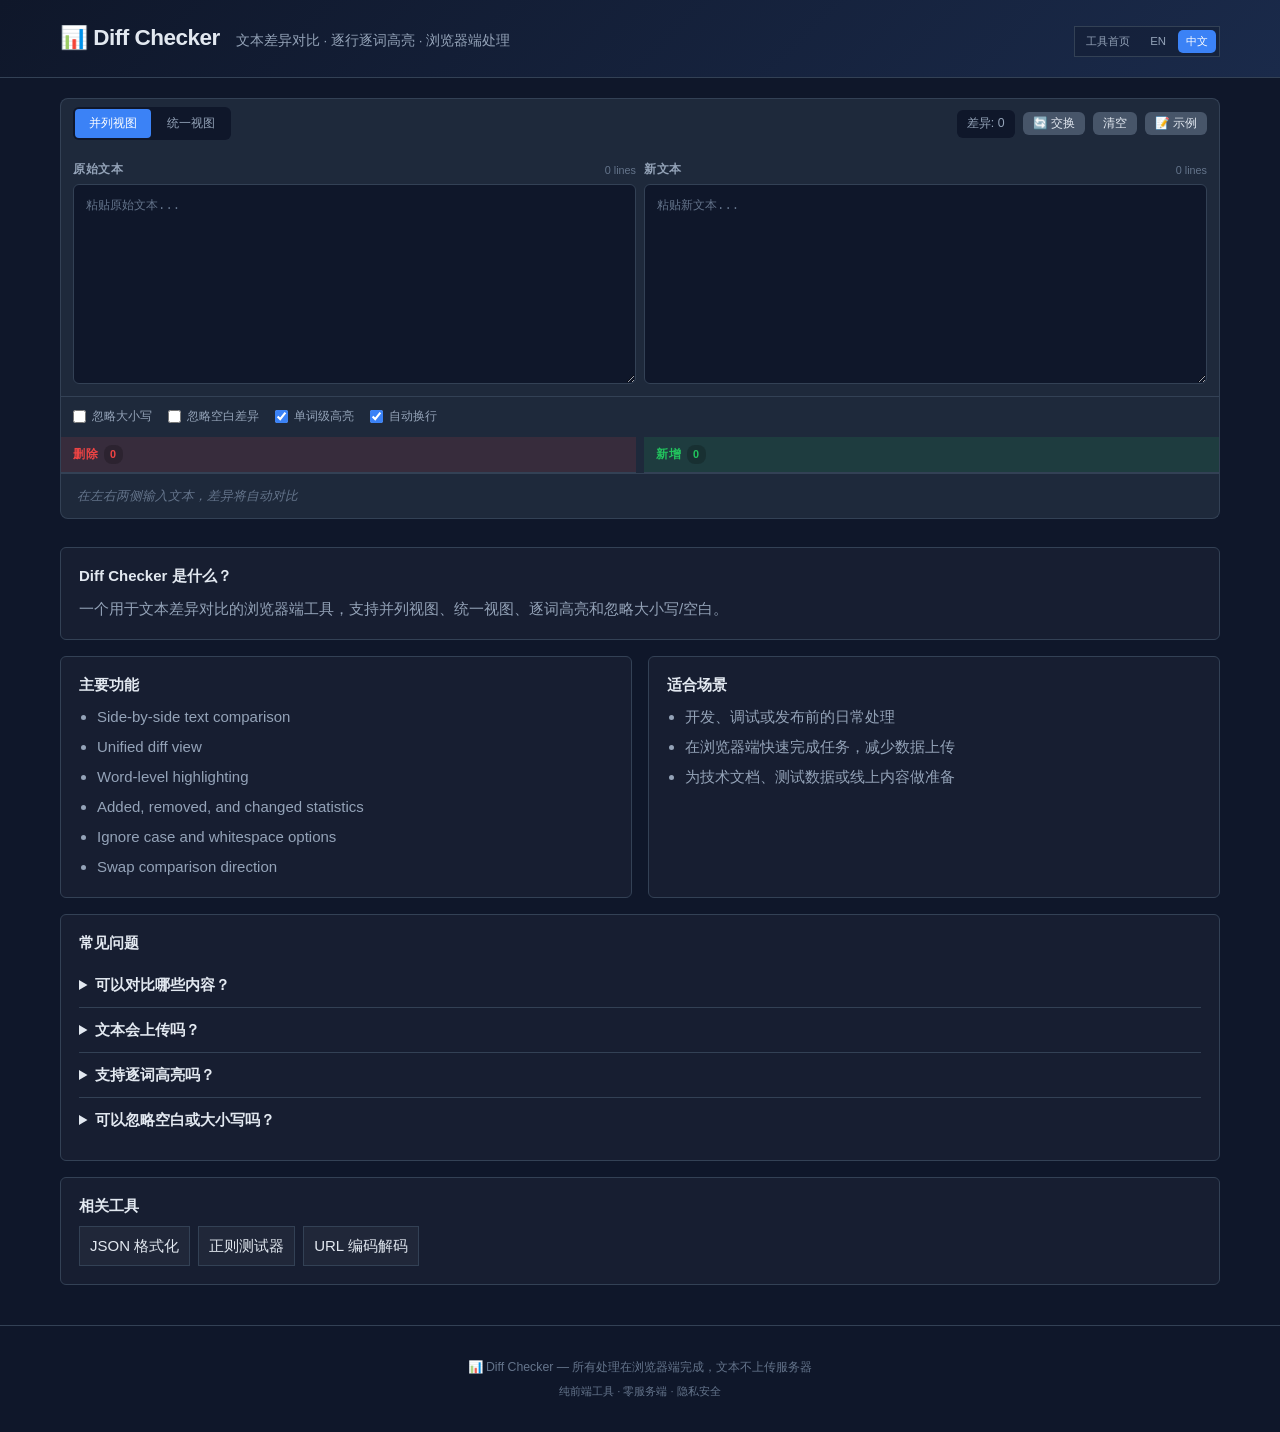
==== zh/index.html @ d5779a32 "Improve SEO metadata and internal links" ====
<!DOCTYPE html>
<html lang="zh-CN">
<head>
  <!-- Primary Meta -->
  <meta name="description" content="文本差异对比工具。并列视图、统一视图、单词级高亮、LCS差分算法。浏览器端处理，文本不上传。">
  <meta name="keywords" content="diff checker, text compare, text diff online, 文本对比工具, 差异对比, diff tool, compare text">
  <meta name="author" content="ToolkitBox">
  <meta name="robots" content="index, follow">
  <link rel="canonical" href="https://diff.toolkitbox.org/zh/">
  <link rel="alternate" hreflang="en" href="https://diff.toolkitbox.org/">
  <link rel="alternate" hreflang="zh-CN" href="https://diff.toolkitbox.org/zh/">
  <link rel="alternate" hreflang="x-default" href="https://diff.toolkitbox.org/">
<!-- Open Graph -->
  <meta property="og:type" content="website">
  <meta property="og:title" content="Diff Checker - 免费在线工具">
  <meta property="og:description" content="文本差异对比工具。并列视图、统一视图、单词级高亮、LCS差分算法。浏览器端处理，文本不上传。">
  <meta property="og:url" content="https://diff.toolkitbox.org/zh/">
<meta property="og:site_name" content="Diff Checker">
  <meta property="og:locale" content="zh_CN">

  <!-- Twitter Card -->
  <meta name="twitter:card" content="summary">
  <meta name="twitter:title" content="Diff Checker - 免费在线工具">
  <meta name="twitter:description" content="文本差异对比工具。并列视图、统一视图、单词级高亮、LCS差分算法。浏览器端处理，文本不上传。">
<meta charset="UTF-8">
  <meta name="viewport" content="width=device-width, initial-scale=1.0">
  <title>Diff Checker - 免费在线工具 | 浏览器端处理 · 隐私安全</title>
  <link rel="stylesheet" href="../css/style.css">
  <script type="application/ld+json">
{
  "@context": "https://schema.org",
  "@type": "SoftwareApplication",
  "name": "Diff Checker",
  "description": "文本差异对比工具。并列视图、统一视图、单词级高亮、LCS差分算法。浏览器端处理，文本不上传。",
  "url": "https://diff.toolkitbox.org/zh/",
  "inLanguage": "zh-CN",
  "applicationCategory": "DeveloperApplication",
  "operatingSystem": "All",
  "browserRequirements": "Requires JavaScript",
  "isAccessibleForFree": true,
  "offers": {
    "@type": "Offer",
    "price": "0",
    "priceCurrency": "USD"
  },
  "featureList": [
    "Side-by-side text comparison",
    "Unified diff view",
    "Word-level highlighting",
    "Added, removed, and changed statistics",
    "Ignore case and whitespace options",
    "Swap comparison direction"
  ],
  "publisher": {
    "@type": "Organization",
    "name": "ToolkitBox"
  }
}
  </script>
  <script type="application/ld+json">
{
  "@context": "https://schema.org",
  "@type": "FAQPage",
  "inLanguage": "zh-CN",
  "mainEntity": [
    {
      "@type": "Question",
      "name": "可以对比哪些内容？",
      "acceptedAnswer": {
        "@type": "Answer",
        "text": "可对比普通文本、代码片段、日志、配置文件等文本内容。"
      }
    },
    {
      "@type": "Question",
      "name": "文本会上传吗？",
      "acceptedAnswer": {
        "@type": "Answer",
        "text": "不会。差异对比在浏览器端完成。"
      }
    },
    {
      "@type": "Question",
      "name": "支持逐词高亮吗？",
      "acceptedAnswer": {
        "@type": "Answer",
        "text": "支持，除了逐行差异，也可以显示单词级别变化。"
      }
    },
    {
      "@type": "Question",
      "name": "可以忽略空白或大小写吗？",
      "acceptedAnswer": {
        "@type": "Answer",
        "text": "可以，页面提供忽略大小写和忽略空白差异选项。"
      }
    }
  ]
}
  </script>
</head>
<body>
  <header class="header">
    <div class="container">
      <div class="header-inner">
        <h1 class="logo">📊 Diff Checker</h1>
        <p class="tagline">文本差异对比 · 逐行逐词高亮 · 浏览器端处理</p>
        <nav class="language-switcher" aria-label="Language"><a class="home-link" href="https://toolkitbox.org/zh/">工具首页</a><a class="" href="../" lang="en">EN</a><a class="active" href="./" lang="zh-CN">中文</a></nav>
      </div>
    </div>
  </header>

  <main class="main container">
    <!-- View Mode Toggle -->
    <div class="view-controls">
      <div class="view-tabs" role="tablist">
        <button class="view-tab active" data-view="side" tabindex="0">并列视图</button>
        <button class="view-tab" data-view="unified" tabindex="-1">统一视图</button>
      </div>
      <div class="view-actions">
        <span id="diff-stats" class="diff-stats">差异: 0</span>
        <button class="btn btn-sm" onclick="swapInputs()">🔄 交换</button>
        <button class="btn btn-sm" onclick="clearAll()">清空</button>
        <button class="btn btn-sm" onclick="loadSamples()">📝 示例</button>
      </div>
    </div>

    <!-- Input Section -->
    <div class="input-section">
      <div class="input-panel">
        <div class="panel-header">
          <label for="text-left">原始文本</label>
          <span id="lines-left" class="line-badge">0 lines</span>
        </div>
        <textarea id="text-left" class="diff-editor" placeholder="粘贴原始文本..." spellcheck="false"></textarea>
      </div>
      <div class="input-panel">
        <div class="panel-header">
          <label for="text-right">新文本</label>
          <span id="lines-right" class="line-badge">0 lines</span>
        </div>
        <textarea id="text-right" class="diff-editor" placeholder="粘贴新文本..." spellcheck="false"></textarea>
      </div>
    </div>

    <!-- Diff Options -->
    <div class="options-bar">
      <label class="checkbox-label">
        <input type="checkbox" id="opt-ignore-case" onchange="runDiff()">
        忽略大小写
      </label>
      <label class="checkbox-label">
        <input type="checkbox" id="opt-ignore-whitespace" onchange="runDiff()">
        忽略空白差异
      </label>
      <label class="checkbox-label">
        <input type="checkbox" id="opt-word-diff" checked onchange="runDiff()">
        单词级高亮
      </label>
      <label class="checkbox-label">
        <input type="checkbox" id="opt-wrap" checked onchange="toggleWrap()">
        自动换行
      </label>
    </div>

    <!-- Diff Results: Side by Side -->
    <div id="diff-side" class="diff-output">
      <div class="diff-panel">
        <div class="diff-panel-header removed-header">删除 <span id="removed-count" class="diff-count">0</span></div>
        <div id="diff-left" class="diff-content"></div>
      </div>
      <div class="diff-panel">
        <div class="diff-panel-header added-header">新增 <span id="added-count" class="diff-count">0</span></div>
        <div id="diff-right" class="diff-content"></div>
      </div>
    </div>

    <!-- Diff Results: Unified -->
    <div id="diff-unified" class="diff-output" style="display:none">
      <div class="diff-panel unified">
        <div class="diff-panel-header">差异对比 <span id="unified-count" class="diff-count">0</span></div>
        <div id="diff-unified-content" class="diff-content"></div>
      </div>
    </div>

    <!-- Summary -->
    <div id="diff-summary" class="diff-summary">
      <span class="placeholder-text">在左右两侧输入文本，差异将自动对比</span>
    </div>
    <section class="seo-content" aria-label="工具说明和常见问题">
      <div class="seo-block">
        <h2>Diff Checker 是什么？</h2>
        <p>一个用于文本差异对比的浏览器端工具，支持并列视图、统一视图、逐词高亮和忽略大小写/空白。</p>
      </div>
      <div class="seo-grid">
        <div class="seo-block">
          <h2>主要功能</h2>
          <ul><li>Side-by-side text comparison</li><li>Unified diff view</li><li>Word-level highlighting</li><li>Added, removed, and changed statistics</li><li>Ignore case and whitespace options</li><li>Swap comparison direction</li></ul>
        </div>
        <div class="seo-block">
          <h2>适合场景</h2>
          <ul><li>开发、调试或发布前的日常处理</li><li>在浏览器端快速完成任务，减少数据上传</li><li>为技术文档、测试数据或线上内容做准备</li></ul>
        </div>
      </div>
      <div class="seo-block faq-list">
        <h2>常见问题</h2>
        <details><summary>可以对比哪些内容？</summary><p>可对比普通文本、代码片段、日志、配置文件等文本内容。</p></details>
        <details><summary>文本会上传吗？</summary><p>不会。差异对比在浏览器端完成。</p></details>
        <details><summary>支持逐词高亮吗？</summary><p>支持，除了逐行差异，也可以显示单词级别变化。</p></details>
        <details><summary>可以忽略空白或大小写吗？</summary><p>可以，页面提供忽略大小写和忽略空白差异选项。</p></details>
      </div>
      <div class="seo-block related-tools">
        <h2>相关工具</h2>
        <div class="related-links"><a href="https://json.toolkitbox.org/zh/">JSON 格式化</a><a href="https://regex.toolkitbox.org/zh/">正则测试器</a><a href="https://url.toolkitbox.org/zh/">URL 编码解码</a></div>
      </div>
    </section>
  </main>

  <footer class="footer">
    <div class="container">
      <p>📊 Diff Checker — 所有处理在浏览器端完成，文本不上传服务器</p>
      <p class="footer-small">纯前端工具 · 零服务端 · 隐私安全</p>
    </div>
  </footer>

  <script src="../js/diff.js"></script>
  <script src="../js/app.js"></script>
</body>
</html>
---- css/style.css ----
/* === Reset & Base === */
*, *::before, *::after { box-sizing: border-box; margin: 0; padding: 0; }

:root {
  --bg: #0f172a;
  --bg-card: #1e293b;
  --bg-input: #0f172a;
  --border: #334155;
  --border-focus: #3b82f6;
  --text: #e2e8f0;
  --text-muted: #94a3b8;
  --text-dim: #64748b;
  --primary: #3b82f6;
  --secondary: #475569;
  --secondary-hover: #64748b;
  --success: #22c55e;
  --error: #ef4444;
  --warning: #f59e0b;
  --diff-added: rgba(34,197,94,0.12);
  --diff-added-border: #22c55e;
  --diff-removed: rgba(239,68,68,0.12);
  --diff-removed-border: #ef4444;
  --diff-changed: rgba(251,191,36,0.12);
  --diff-changed-border: #f59e0b;
  --diff-word-add: rgba(34,197,94,0.35);
  --diff-word-remove: rgba(239,68,68,0.35);
  --radius: 8px;
  --radius-sm: 6px;
  --font-mono: 'SF Mono', 'Fira Code', 'Cascadia Code', 'JetBrains Mono', monospace;
  --font-ui: -apple-system, BlinkMacSystemFont, 'Segoe UI', Roboto, sans-serif;
}

html { font-size: 15px; }
body {
  font-family: var(--font-ui);
  background: var(--bg);
  color: var(--text);
  min-height: 100vh;
  line-height: 1.6;
}

.container { max-width: 1200px; margin: 0 auto; padding: 0 20px; }

/* === Header === */
.header {
  border-bottom: 1px solid var(--border);
  padding: 20px 0;
  background: linear-gradient(135deg, #0f172a 0%, #1a2a4a 100%);
}
.header-inner { display: flex; align-items: baseline; gap: 16px; flex-wrap: wrap; }
.logo { font-size: 1.5rem; font-weight: 700; color: var(--text); letter-spacing: -0.5px; }
.tagline { color: var(--text-muted); font-size: 0.9rem; }

/* === View Controls === */
.view-controls {
  display: flex; justify-content: space-between; align-items: center;
  margin-top: 20px; padding: 8px 12px;
  background: var(--bg-card); border-radius: var(--radius) var(--radius) 0 0;
  border: 1px solid var(--border); border-bottom: none;
  flex-wrap: wrap; gap: 8px;
}

.view-tabs { display: flex; gap: 2px; background: var(--bg-input); border-radius: var(--radius-sm); padding: 2px; }
.view-tab {
  padding: 6px 14px; border: none; background: transparent; color: var(--text-muted);
  font-size: 0.82rem; font-family: var(--font-ui); cursor: pointer; border-radius: 4px;
  transition: all 0.15s;
}
.view-tab:hover { color: var(--text); }
.view-tab.active { color: #fff; background: var(--primary); }

.view-actions { display: flex; align-items: center; gap: 8px; flex-wrap: wrap; }

.diff-stats {
  font-size: 0.82rem; color: var(--text-muted); padding: 4px 10px;
  background: var(--bg-input); border-radius: var(--radius-sm);
}

/* === Input Section === */
.input-section {
  display: flex; gap: 8px; padding: 12px;
  background: var(--bg-card); border: 1px solid var(--border);
  border-top: none;
}
@media (max-width: 700px) {
  .input-section { flex-direction: column; }
}

.input-panel { flex: 1; min-width: 0; display: flex; flex-direction: column; gap: 4px; }
.panel-header {
  display: flex; justify-content: space-between; align-items: center;
}
.panel-header label { font-size: 0.82rem; font-weight: 600; color: var(--text-muted); text-transform: uppercase; letter-spacing: 0.5px; }
.line-badge { font-size: 0.72rem; color: var(--text-dim); }

.diff-editor {
  width: 100%; min-height: 200px; padding: 12px;
  background: var(--bg-input); color: var(--text);
  border: 1px solid var(--border); border-radius: var(--radius-sm);
  font-family: var(--font-mono); font-size: 0.82rem; line-height: 1.6;
  resize: vertical; tab-size: 4;
  transition: border-color 0.15s;
}
.diff-editor:focus { outline: none; border-color: var(--border-focus); box-shadow: 0 0 0 2px rgba(59,130,246,0.15); }
.diff-editor::placeholder { color: var(--text-dim); }

/* === Options Bar === */
.options-bar {
  display: flex; gap: 16px; padding: 10px 12px; flex-wrap: wrap;
  background: var(--bg-card); border: 1px solid var(--border); border-top: none;
  border-bottom: none;
}

.checkbox-label {
  display: flex; align-items: center; gap: 6px;
  font-size: 0.82rem; color: var(--text-muted); cursor: pointer;
}
.checkbox-label input { accent-color: var(--primary); }

/* === Diff Output === */
.diff-output {
  display: flex; gap: 8px; padding: 0;
  background: var(--bg-card); border: 1px solid var(--border); border-top: none;
}
.diff-panel { flex: 1; min-width: 0; display: flex; flex-direction: column; }
.diff-panel.unified { flex: none; width: 100%; }

.diff-panel-header {
  padding: 8px 12px; font-size: 0.78rem; font-weight: 600;
  text-transform: uppercase; letter-spacing: 0.5px;
  border-bottom: 1px solid var(--border);
  display: flex; align-items: center; gap: 6px;
}
.removed-header { background: var(--diff-removed); color: var(--error); }
.added-header { background: var(--diff-added); color: var(--success); }

.diff-count {
  font-size: 0.72rem; padding: 1px 6px; border-radius: 8px;
  background: rgba(0,0,0,0.2);
}

.diff-content {
  padding: 0; overflow-x: auto; max-height: 600px; overflow-y: auto;
  font-family: var(--font-mono); font-size: 0.8rem; line-height: 1.5;
}

/* === Diff Lines === */
.diff-line {
  display: flex; min-height: 24px; padding: 0 8px; border-bottom: 1px solid rgba(255,255,255,0.04);
}
.diff-line-num {
  width: 40px; min-width: 40px; padding-right: 8px; text-align: right;
  color: var(--text-dim); font-size: 0.72rem; user-select: none;
  padding-top: 2px;
}
.diff-line-content {
  flex: 1; white-space: pre-wrap; word-break: break-all; padding: 2px 0;
}

.line-unchanged { background: transparent; }
.line-added { background: var(--diff-added); }
.line-removed { background: var(--diff-removed); }
.line-changed-left { background: var(--diff-removed); }
.line-changed-right { background: var(--diff-added); }
.line-context { background: rgba(59,130,246,0.05); color: var(--text-dim); font-style: italic; }

/* === Word-level diff === */
.word-added { background: var(--diff-word-add); border-radius: 2px; padding: 0 1px; }
.word-removed { background: var(--diff-word-remove); border-radius: 2px; padding: 0 1px; }

/* === Unified View === */
.unified .diff-line { padding: 0 8px; }
.unified .diff-line-num { flex: none; }
.unified .line-added .diff-line-num { color: var(--success); }
.unified .line-removed .diff-line-num { color: var(--error); }
.unified .line-changed-left .diff-line-num,
.unified .line-changed-right .diff-line-num { color: var(--warning); }

/* === Summary === */
.diff-summary {
  padding: 12px 16px;
  background: var(--bg-card); border: 1px solid var(--border); border-top: none;
  border-radius: 0 0 var(--radius) var(--radius);
  font-size: 0.85rem; color: var(--text-muted);
  margin-top: 0;
}

/* === Buttons === */
.btn {
  display: inline-flex; align-items: center; gap: 6px;
  padding: 6px 12px; border: none; border-radius: var(--radius-sm);
  font-size: 0.8rem; font-family: var(--font-ui); font-weight: 500;
  cursor: pointer; transition: all 0.15s; white-space: nowrap;
}
.btn-sm { padding: 4px 10px; font-size: 0.78rem; background: var(--secondary); color: #e2e8f0; }
.btn-sm:hover { background: var(--secondary-hover); }

.placeholder-text { color: var(--text-dim); font-style: italic; }

/* === Toast === */
.toast {
  position: fixed; bottom: 24px; left: 50%; transform: translateX(-50%);
  padding: 10px 24px; border-radius: var(--radius); background: var(--bg-card);
  border: 1px solid var(--border); color: var(--text); font-size: 0.85rem;
  box-shadow: 0 4px 20px rgba(0,0,0,0.3); z-index: 100;
  animation: toastIn 0.3s ease;
}
@keyframes toastIn {
  from { opacity: 0; transform: translateX(-50%) translateY(10px); }
  to { opacity: 1; transform: translateX(-50%) translateY(0); }
}

/* === Footer === */
.footer {
  text-align: center; padding: 32px 0; margin-top: 40px;
  border-top: 1px solid var(--border); color: var(--text-dim); font-size: 0.82rem;
}
.footer-small { margin-top: 4px; font-size: 0.75rem; }
/* === SEO / GEO Content === */
.language-switcher { margin-left: auto; display: inline-flex; gap: 4px; padding: 3px; border: 1px solid var(--border); border-radius: var(--radius-xs); background: rgba(15,23,42,0.35); }
.language-switcher a { color: var(--text-muted); text-decoration: none; font-size: 0.76rem; line-height: 1; padding: 6px 8px; border-radius: 5px; }
.language-switcher a:hover, .language-switcher a.active { color: #fff; background: var(--primary); }
.seo-content { margin-top: 28px; display: flex; flex-direction: column; gap: 16px; color: var(--text-muted); }
.seo-grid { display: grid; grid-template-columns: repeat(2, minmax(0, 1fr)); gap: 16px; }
.seo-block { background: rgba(255,255,255,0.03); border: 1px solid var(--border); border-radius: var(--radius-sm); padding: 18px; }
.seo-block h2 { color: var(--text); font-size: 1rem; line-height: 1.35; margin: 0 0 10px; letter-spacing: 0; }
.seo-block p { margin: 0; }
.seo-block ul { margin: 0; padding-left: 18px; }
.seo-block li + li { margin-top: 6px; }
.faq-list details { border-top: 1px solid var(--border); padding: 10px 0; }
.faq-list details:first-of-type { border-top: 0; }
.faq-list summary { color: var(--text); cursor: pointer; font-weight: 600; }
.faq-list details p { margin-top: 8px; }
@media (max-width: 720px) { .language-switcher { margin-left: 0; } .seo-grid { grid-template-columns: 1fr; } }
.related-links { display: flex; flex-wrap: wrap; gap: 8px; margin-top: 10px; }
.related-links a { color: var(--text); text-decoration: none; border: 1px solid var(--border); border-radius: var(--radius-xs); padding: 7px 10px; background: rgba(255,255,255,0.04); }
.related-links a:hover { border-color: var(--primary); color: #fff; }
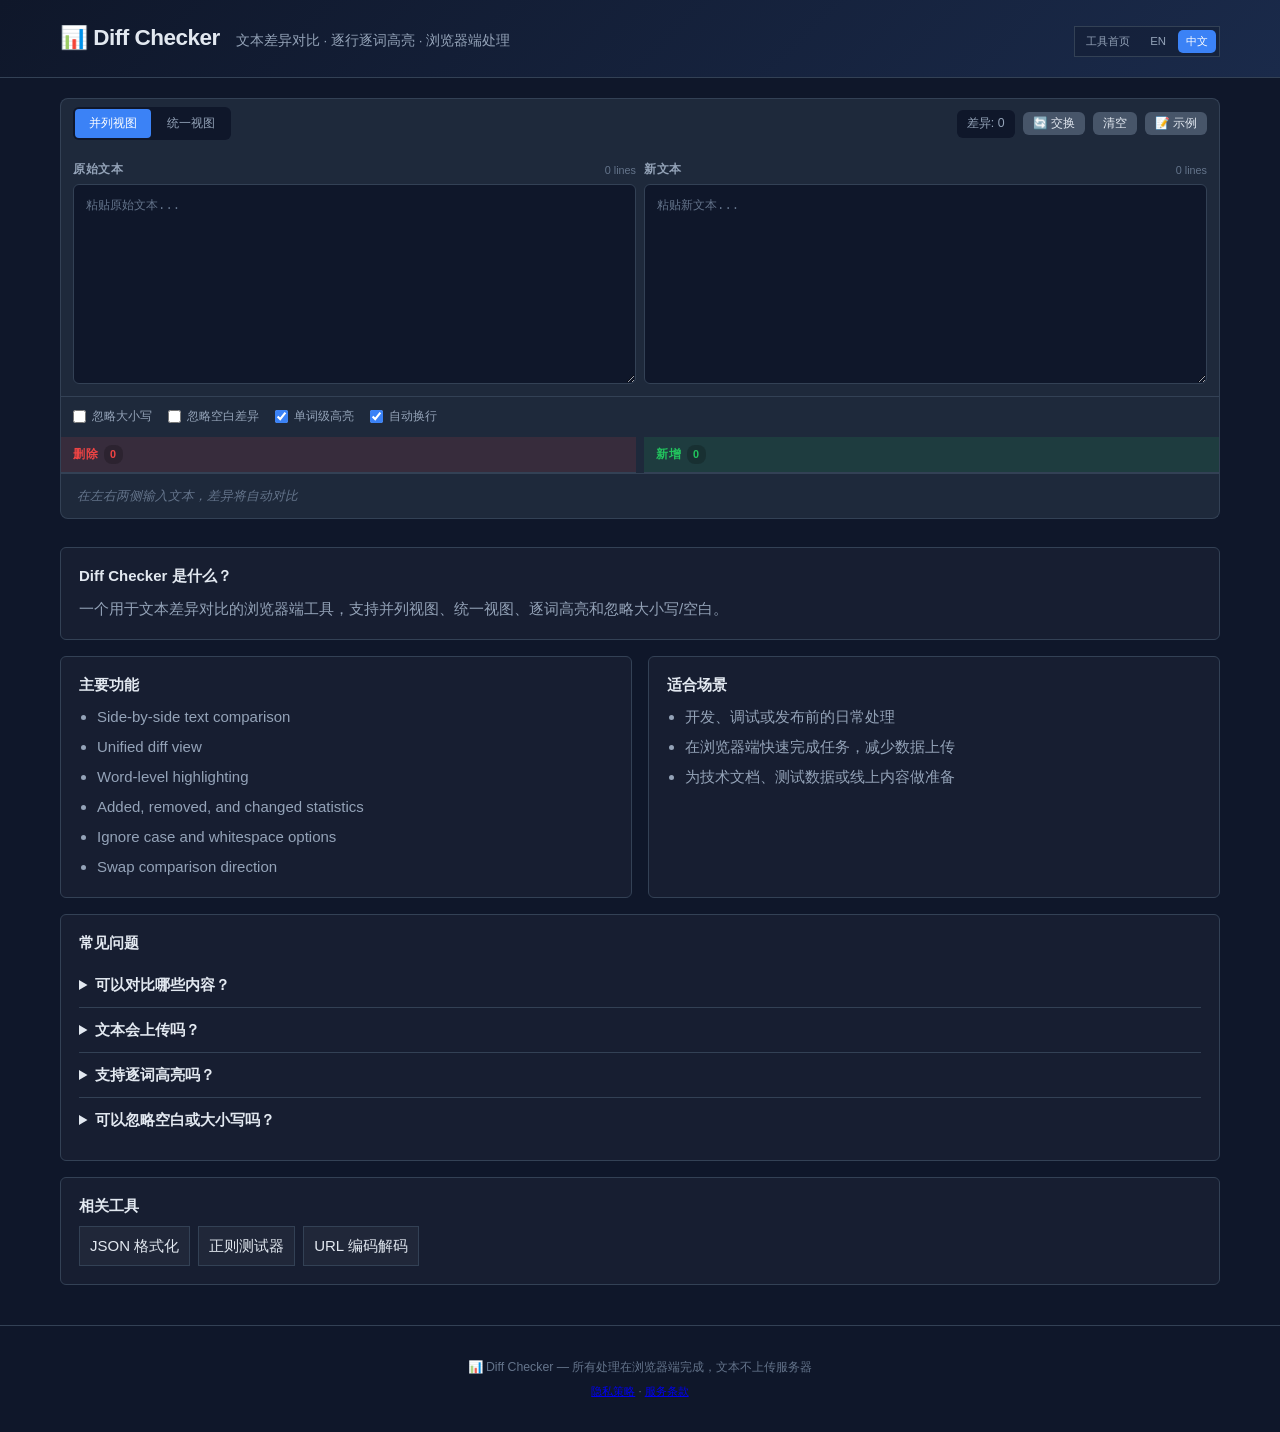
==== commit 84d8d5af: "Add ads.txt and policy footer links" ====
--- a/zh/index.html
+++ b/zh/index.html
@@ -98,6 +98,8 @@
   ]
 }
   </script>
+  <script async src="https://pagead2.googlesyndication.com/pagead/js/adsbygoogle.js?client=ca-pub-5333037258750046"
+     crossorigin="anonymous"></script>
 </head>
 <body>
   <header class="header">
@@ -219,7 +221,7 @@
   <footer class="footer">
     <div class="container">
       <p>📊 Diff Checker — 所有处理在浏览器端完成，文本不上传服务器</p>
-      <p class="footer-small">纯前端工具 · 零服务端 · 隐私安全</p>
+      <p class="footer-small"><a href="https://toolkitbox.org/zh/privacy/">隐私策略</a> · <a href="https://toolkitbox.org/zh/terms/">服务条款</a></p>
     </div>
   </footer>
 
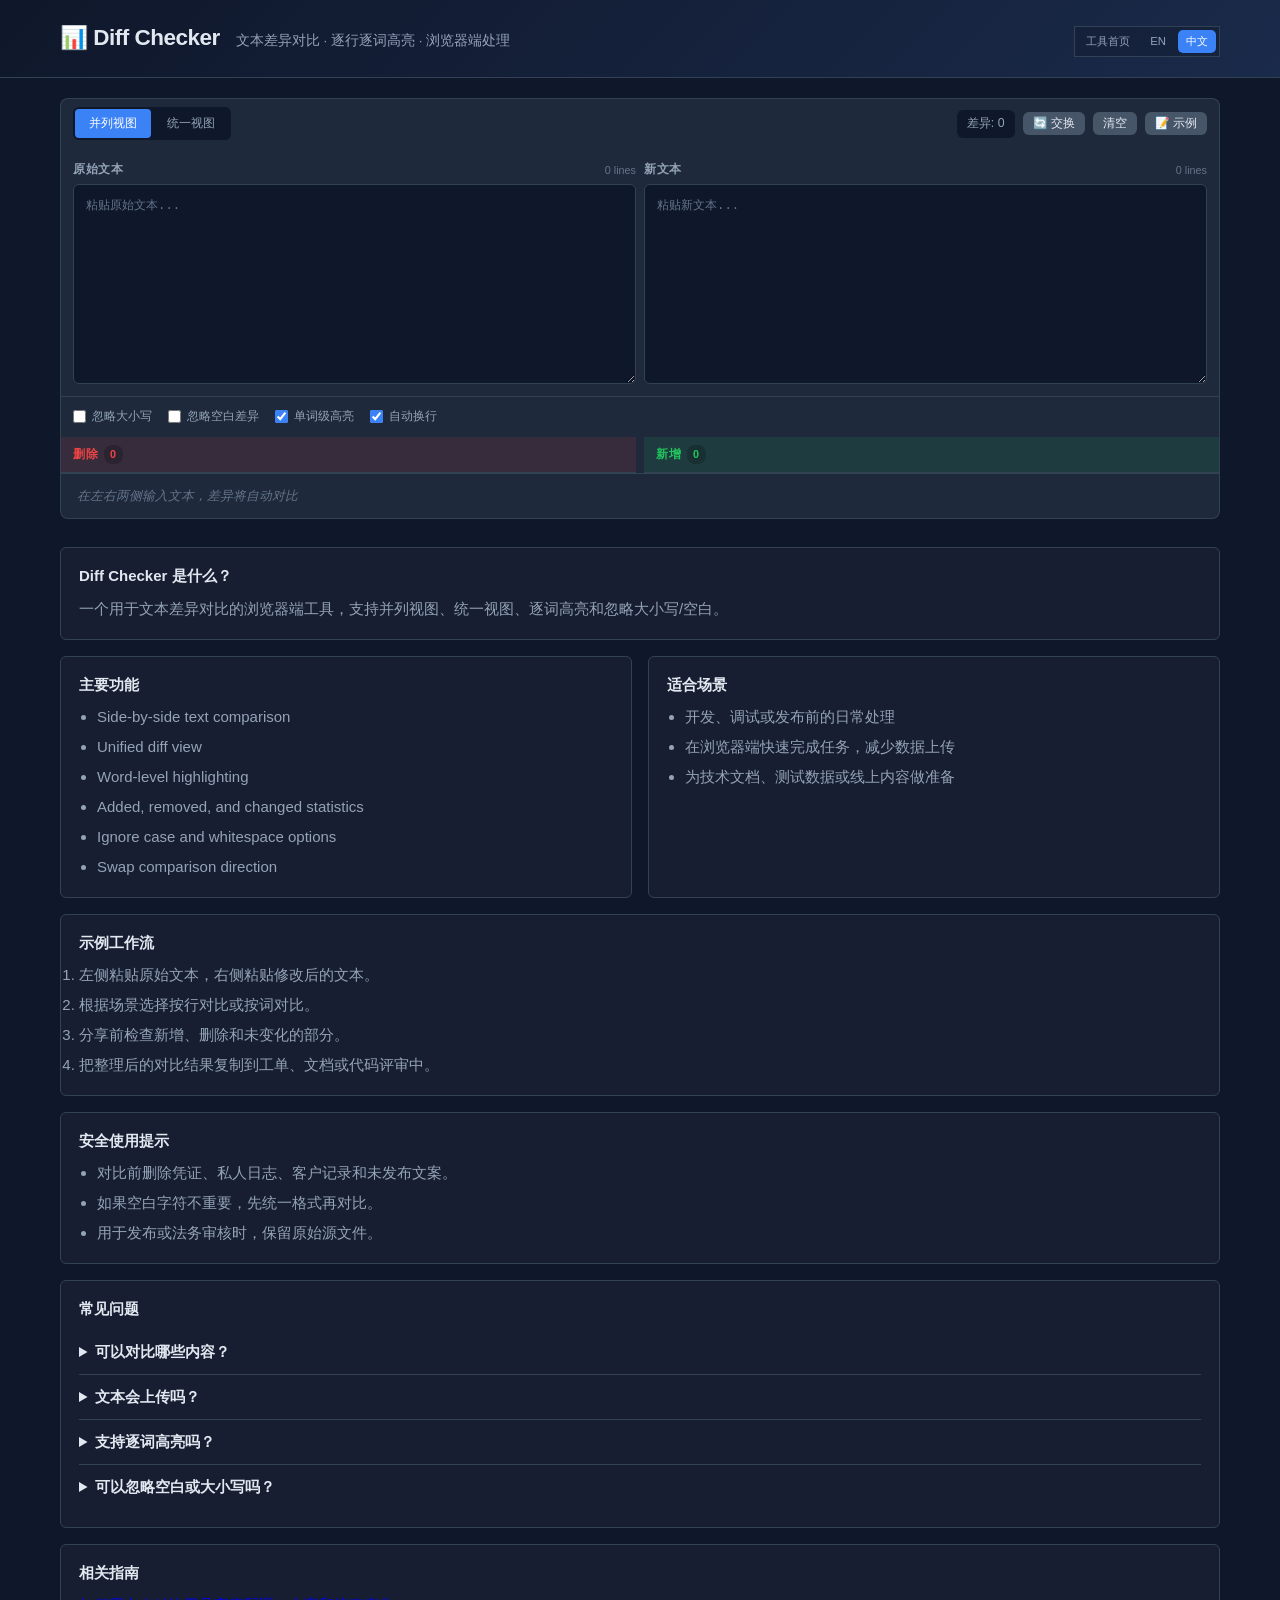
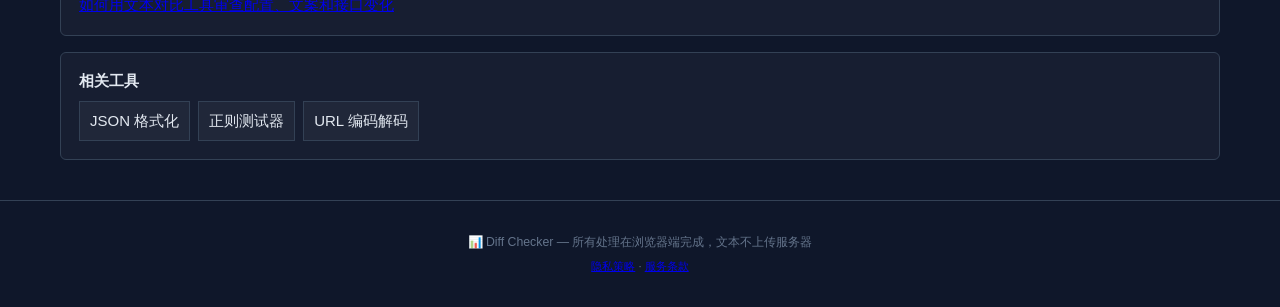
==== commit 26cb3e0b: "Improve tool SEO, social previews, and mobile layout" ====
--- a/zh/index.html
+++ b/zh/index.html
@@ -15,11 +15,16 @@
   <meta property="og:title" content="Diff Checker - 免费在线工具">
   <meta property="og:description" content="文本差异对比工具。并列视图、统一视图、单词级高亮、LCS差分算法。浏览器端处理，文本不上传。">
   <meta property="og:url" content="https://diff.toolkitbox.org/zh/">
+  <meta property="og:image" content="https://diff.toolkitbox.org/og.png">
+  <meta property="og:image:width" content="1200">
+  <meta property="og:image:height" content="630">
+  <meta property="og:image:alt" content="Diff Checker - 免费在线工具">
 <meta property="og:site_name" content="Diff Checker">
   <meta property="og:locale" content="zh_CN">
 
   <!-- Twitter Card -->
-  <meta name="twitter:card" content="summary">
+  <meta name="twitter:card" content="summary_large_image">
+  <meta name="twitter:image" content="https://diff.toolkitbox.org/og.png">
   <meta name="twitter:title" content="Diff Checker - 免费在线工具">
   <meta name="twitter:description" content="文本差异对比工具。并列视图、统一视图、单词级高亮、LCS差分算法。浏览器端处理，文本不上传。">
 <meta charset="UTF-8">
@@ -98,6 +103,27 @@
   ]
 }
   </script>
+  <script type="application/ld+json">
+{
+  "@context": "https://schema.org",
+  "@type": "BreadcrumbList",
+  "inLanguage": "zh-CN",
+  "itemListElement": [
+    {
+      "@type": "ListItem",
+      "position": 1,
+      "name": "ToolkitBox",
+      "item": "https://toolkitbox.org/zh/"
+    },
+    {
+      "@type": "ListItem",
+      "position": 2,
+      "name": "Diff Checker",
+      "item": "https://diff.toolkitbox.org/zh/"
+    }
+  ]
+}
+  </script>
   <script async src="https://pagead2.googlesyndication.com/pagead/js/adsbygoogle.js?client=ca-pub-5333037258750046"
      crossorigin="anonymous"></script>
 </head>
@@ -204,6 +230,25 @@
           <ul><li>开发、调试或发布前的日常处理</li><li>在浏览器端快速完成任务，减少数据上传</li><li>为技术文档、测试数据或线上内容做准备</li></ul>
         </div>
       </div>
+      <div class="seo-block example-workflow">
+        <h2>示例工作流</h2>
+        <ol>
+          <li>左侧粘贴原始文本，右侧粘贴修改后的文本。</li>
+          <li>根据场景选择按行对比或按词对比。</li>
+          <li>分享前检查新增、删除和未变化的部分。</li>
+          <li>把整理后的对比结果复制到工单、文档或代码评审中。</li>
+        </ol>
+      </div>
+
+      <div class="seo-block safe-use">
+        <h2>安全使用提示</h2>
+        <ul>
+          <li>对比前删除凭证、私人日志、客户记录和未发布文案。</li>
+          <li>如果空白字符不重要，先统一格式再对比。</li>
+          <li>用于发布或法务审核时，保留原始源文件。</li>
+        </ul>
+      </div>
+
       <div class="seo-block faq-list">
         <h2>常见问题</h2>
         <details><summary>可以对比哪些内容？</summary><p>可对比普通文本、代码片段、日志、配置文件等文本内容。</p></details>
@@ -211,6 +256,10 @@
         <details><summary>支持逐词高亮吗？</summary><p>支持，除了逐行差异，也可以显示单词级别变化。</p></details>
         <details><summary>可以忽略空白或大小写吗？</summary><p>可以，页面提供忽略大小写和忽略空白差异选项。</p></details>
       </div>
+      <div class="seo-block related-guides">
+        <h2>相关指南</h2>
+        <p><a href="https://toolkitbox.org/zh/guides/text-diff-workflow/">如何用文本对比工具审查配置、文案和接口变化</a></p>
+      </div>
       <div class="seo-block related-tools">
         <h2>相关工具</h2>
         <div class="related-links"><a href="https://json.toolkitbox.org/zh/">JSON 格式化</a><a href="https://regex.toolkitbox.org/zh/">正则测试器</a><a href="https://url.toolkitbox.org/zh/">URL 编码解码</a></div>
--- a/css/style.css
+++ b/css/style.css
@@ -235,3 +235,30 @@
 .related-links { display: flex; flex-wrap: wrap; gap: 8px; margin-top: 10px; }
 .related-links a { color: var(--text); text-decoration: none; border: 1px solid var(--border); border-radius: var(--radius-xs); padding: 7px 10px; background: rgba(255,255,255,0.04); }
 .related-links a:hover { border-color: var(--primary); color: #fff; }
+
+
+/* === Mobile ad-safety and overflow guard === */
+html, body { max-width: 100%; overflow-x: hidden; }
+.container, .card, .tool-layout, .result-area, .seo-content { min-width: 0; }
+.tabs, .section-tabs { max-width: 100%; overflow-x: auto; -webkit-overflow-scrolling: touch; scrollbar-width: thin; }
+.tab, .section-tab { flex: 0 0 auto; }
+.code-editor, textarea, input, select { max-width: 100%; }
+.editor-header, .editor-actions, .controls, .control-group, .input-row, .action-bar { min-width: 0; }
+@media (max-width: 560px) {
+  .container { width: 100%; padding-left: 12px; padding-right: 12px; }
+  .header { padding: 16px 0; }
+  .header-inner { align-items: flex-start; gap: 8px; }
+  .logo { font-size: 1.28rem; }
+  .tagline { width: 100%; overflow-wrap: anywhere; }
+  .tabs { margin-left: -12px; margin-right: -12px; padding-left: 12px; padding-right: 12px; border-radius: 0; }
+  .tool-layout, .card { border-radius: var(--radius-sm); }
+  .tool-layout, .input-section, .result-section, .upload-section, .result-area { padding: 14px; }
+  .editor-header, .controls, .input-row, .action-bar { flex-wrap: wrap; }
+  .editor-actions { width: 100%; flex-wrap: wrap; justify-content: flex-start; }
+  .editor-actions .btn-sm { flex: 1 1 auto; justify-content: center; }
+  .btn { justify-content: center; }
+  .domain-input { min-width: 0; width: 100%; }
+  .input-row .btn, .action-bar .btn { flex: 1 1 auto; }
+  .code-editor { min-height: 220px; }
+  .toast { width: calc(100vw - 32px); text-align: center; }
+}
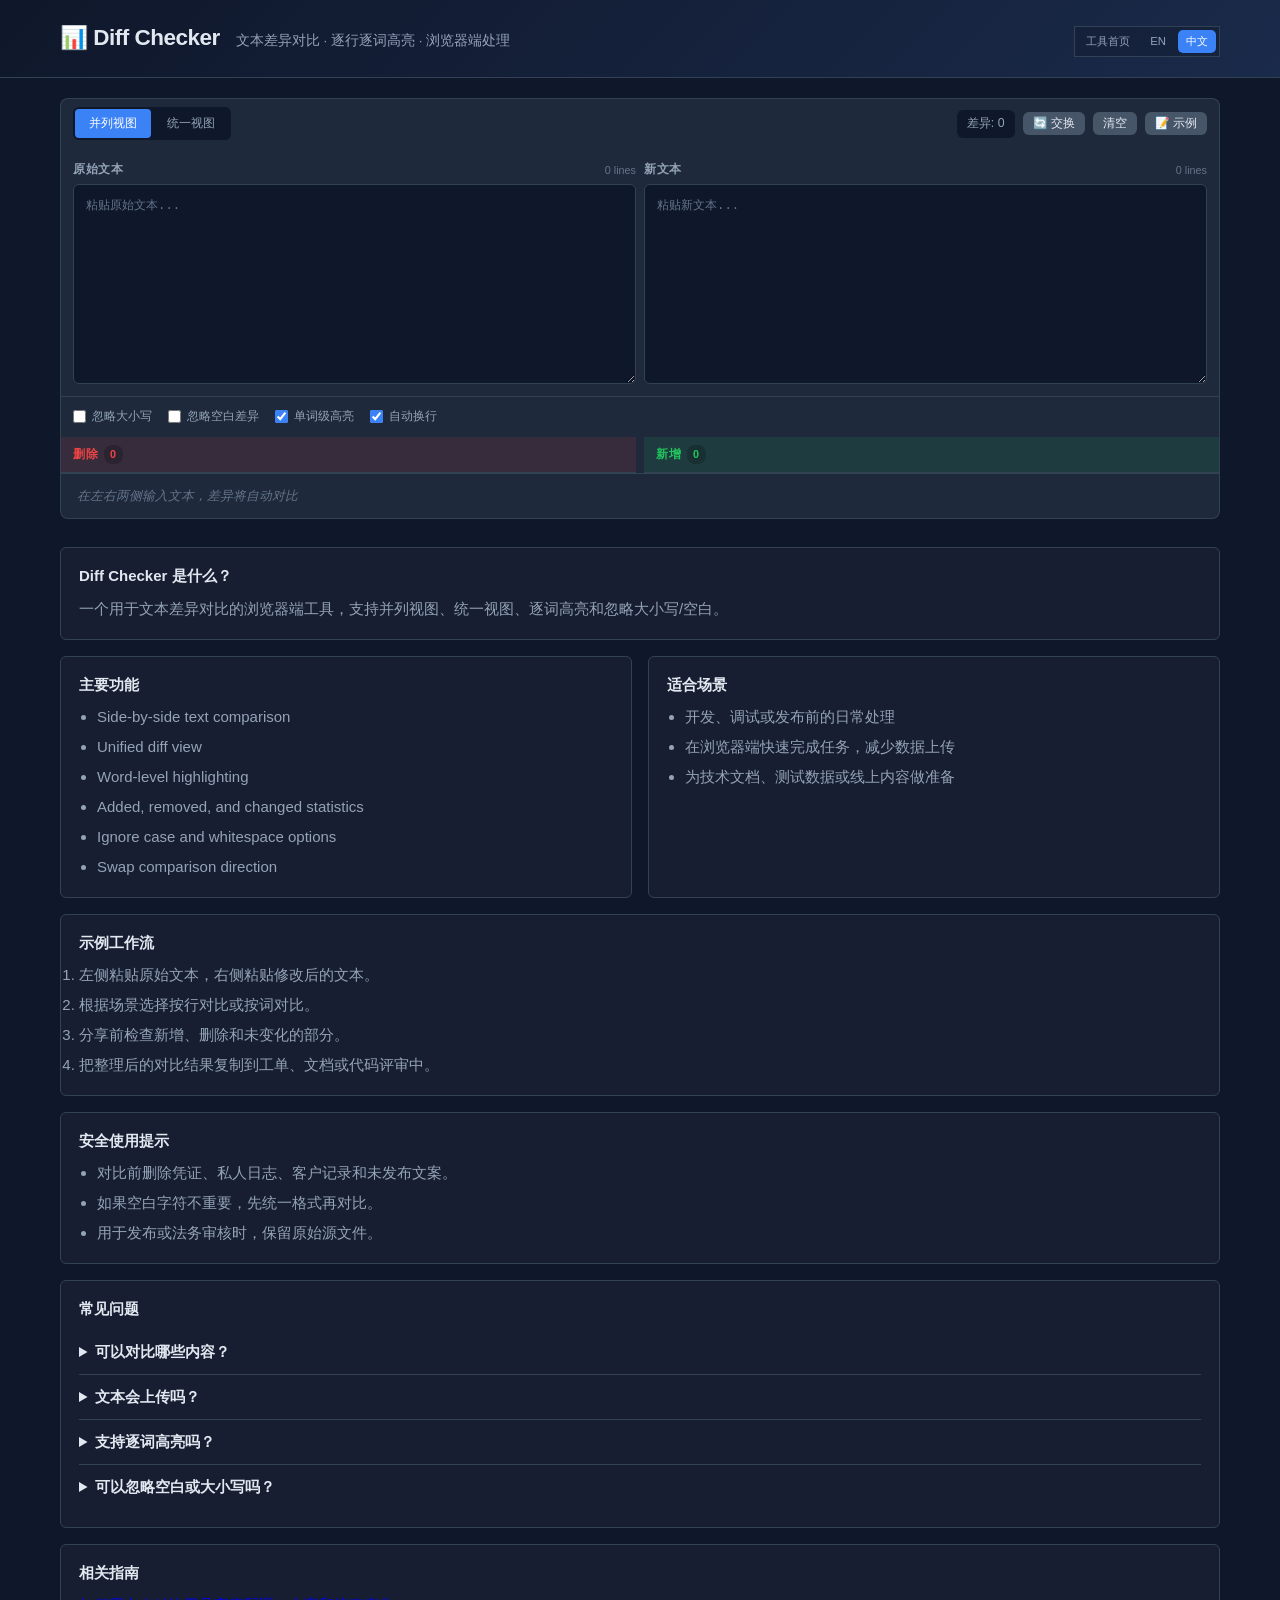
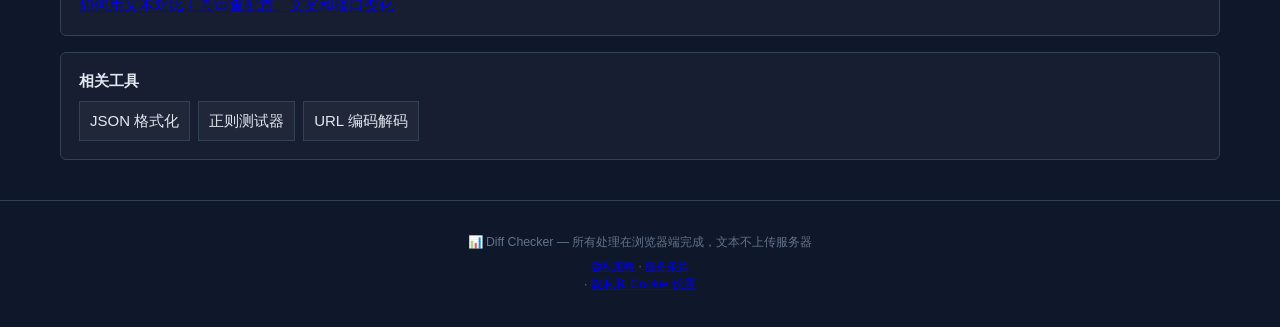
==== commit 61340285: "Add bilingual privacy settings with safe provider fallback" ====
--- a/zh/index.html
+++ b/zh/index.html
@@ -6,6 +6,7 @@
   <meta name="keywords" content="diff checker, text compare, text diff online, 文本对比工具, 差异对比, diff tool, compare text">
   <meta name="author" content="ToolkitBox">
   <meta name="robots" content="index, follow">
+  <meta name="google-adsense-account" content="ca-pub-5333037258750046">
   <link rel="canonical" href="https://diff.toolkitbox.org/zh/">
   <link rel="alternate" hreflang="en" href="https://diff.toolkitbox.org/">
   <link rel="alternate" hreflang="zh-CN" href="https://diff.toolkitbox.org/zh/">
@@ -126,6 +127,7 @@
   </script>
   <script async src="https://pagead2.googlesyndication.com/pagead/js/adsbygoogle.js?client=ca-pub-5333037258750046"
      crossorigin="anonymous"></script>
+  <script defer src="/privacy-controls.js"></script>
 </head>
 <body>
   <header class="header">
@@ -272,7 +274,7 @@
       <p>📊 Diff Checker — 所有处理在浏览器端完成，文本不上传服务器</p>
       <p class="footer-small"><a href="https://toolkitbox.org/zh/privacy/">隐私策略</a> · <a href="https://toolkitbox.org/zh/terms/">服务条款</a></p>
     </div>
-  </footer>
+   · <a href="https://toolkitbox.org/zh/privacy/#privacy-choices" data-privacy-settings>隐私和 Cookie 设置</a></footer>
 
   <script src="../js/diff.js"></script>
   <script src="../js/app.js"></script>
